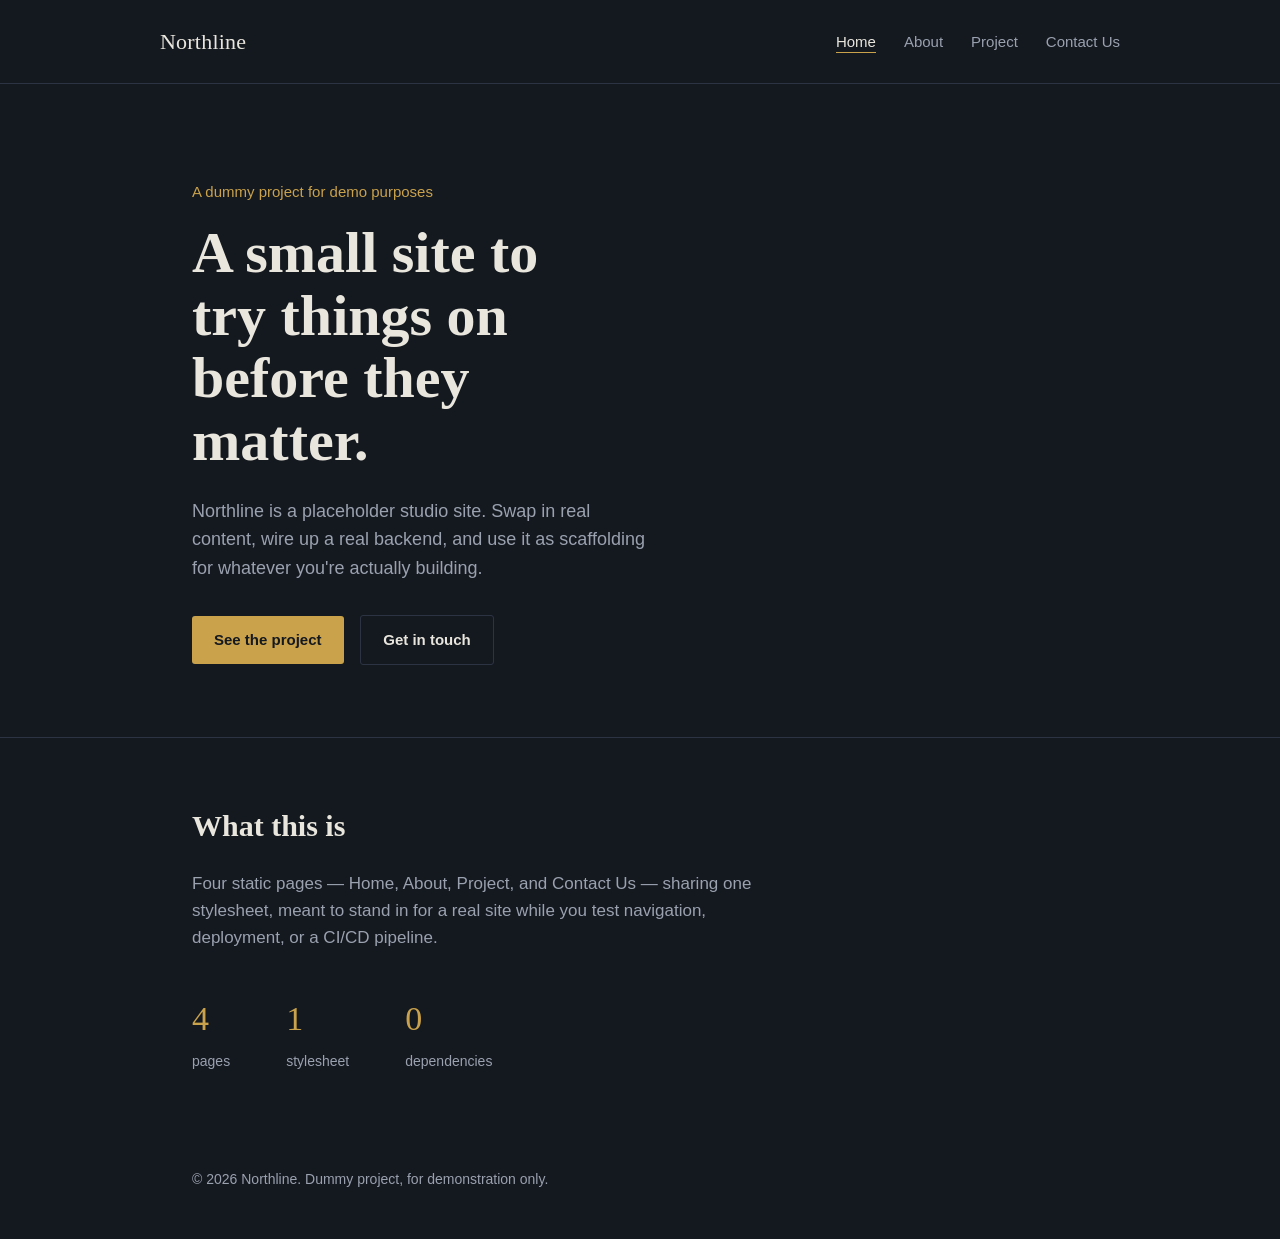
==== index.html @ 6b1aa7c9 "Add new updated CI/CD pipeline" ====
<!DOCTYPE html>
<html lang="en">
<head>
<meta charset="UTF-8">
<meta name="viewport" content="width=device-width, initial-scale=1.0">
<title>Northline Studio — Home</title>
<link rel="stylesheet" href="css/style.css">
</head>
<body>

<header>
  <div class="wrap nav">
    <a class="brand" href="index.html">Northline</a>
    <ul class="nav-links">
      <li><a href="index.html" aria-current="page">Home</a></li>
      <li><a href="about.html">About</a></li>
      <li><a href="project.html">Project</a></li>
      <li><a href="contact.html">Contact Us</a></li>
    </ul>
  </div>
</header>

<section class="hero">
  <div class="wrap">
    <p class="kicker">A dummy project for demo purposes</p>
    <h1>A small site to try things on before they matter.</h1>
    <p>Northline is a placeholder studio site. Swap in real content, wire up a real backend, and use it as scaffolding for whatever you're actually building.</p>
    <a class="btn" href="project.html">See the project</a>
    <a class="btn ghost" href="contact.html">Get in touch</a>
  </div>
</section>

<section class="block">
  <div class="wrap">
    <h2>What this is</h2>
    <p>Four static pages — Home, About, Project, and Contact Us — sharing one stylesheet, meant to stand in for a real site while you test navigation, deployment, or a CI/CD pipeline.</p>
    <div class="stat-row">
      <div class="stat"><div class="num">4</div><div class="label">pages</div></div>
      <div class="stat"><div class="num">1</div><div class="label">stylesheet</div></div>
      <div class="stat"><div class="num">0</div><div class="label">dependencies</div></div>
    </div>
  </div>
</section>

<footer>
  <div class="wrap">© 2026 Northline. Dummy project, for demonstration only.</div>
</footer>

</body>
</html>
---- css/style.css ----
:root {
  --bg: #14181f;
  --surface: #1c222c;
  --line: #2c3444;
  --text: #e9e6dd;
  --muted: #9aa1af;
  --accent: #c9a24b;

  --serif: Georgia, "Iowan Old Style", "Palatino Linotype", serif;
  --sans: -apple-system, "Segoe UI", Inter, Helvetica, Arial, sans-serif;
}

* { box-sizing: border-box; }

html { scroll-behavior: smooth; }

body {
  margin: 0;
  background: var(--bg);
  color: var(--text);
  font-family: var(--sans);
  font-size: 17px;
  line-height: 1.6;
}

a { color: inherit; }

.wrap {
  max-width: 960px;
  margin: 0 auto;
  padding: 0 32px;
}

/* Header */
header {
  border-bottom: 1px solid var(--line);
}

.nav {
  display: flex;
  align-items: center;
  justify-content: space-between;
  padding: 24px 0;
}

.brand {
  font-family: var(--serif);
  font-size: 22px;
  letter-spacing: 0.01em;
  text-decoration: none;
}

.nav-links {
  display: flex;
  gap: 28px;
  list-style: none;
  margin: 0;
  padding: 0;
}

.nav-links a {
  text-decoration: none;
  color: var(--muted);
  font-size: 15px;
  padding-bottom: 2px;
  border-bottom: 1px solid transparent;
  transition: color 0.15s ease, border-color 0.15s ease;
}

.nav-links a:hover,
.nav-links a[aria-current="page"] {
  color: var(--text);
  border-color: var(--accent);
}

/* Hero */
.hero {
  padding: 96px 0 72px;
  border-bottom: 1px solid var(--line);
}

.hero .kicker {
  color: var(--accent);
  font-size: 15px;
  margin: 0 0 18px;
}

.hero h1 {
  font-family: var(--serif);
  font-size: clamp(36px, 6vw, 58px);
  line-height: 1.08;
  margin: 0 0 24px;
  max-width: 14ch;
}

.hero p {
  color: var(--muted);
  max-width: 46ch;
  font-size: 18px;
  margin: 0 0 32px;
}

.btn {
  display: inline-block;
  background: var(--accent);
  color: #14181f;
  text-decoration: none;
  padding: 12px 22px;
  font-size: 15px;
  font-weight: 600;
  border-radius: 3px;
}

.btn.ghost {
  background: transparent;
  color: var(--text);
  border: 1px solid var(--line);
  margin-left: 12px;
}

/* Sections */
section.block {
  padding: 64px 0;
  border-bottom: 1px solid var(--line);
}

section.block:last-of-type { border-bottom: none; }

.block h2 {
  font-family: var(--serif);
  font-size: 30px;
  margin: 0 0 20px;
}

.block p {
  color: var(--muted);
  max-width: 62ch;
}

.stat-row {
  display: flex;
  gap: 56px;
  margin-top: 40px;
  flex-wrap: wrap;
}

.stat .num {
  font-family: var(--serif);
  font-size: 34px;
  color: var(--accent);
}

.stat .label {
  color: var(--muted);
  font-size: 14px;
  margin-top: 4px;
}

/* Project list */
.project-row {
  display: flex;
  justify-content: space-between;
  align-items: baseline;
  gap: 24px;
  padding: 24px 0;
  border-top: 1px solid var(--line);
}

.project-row:last-child { border-bottom: 1px solid var(--line); }

.project-row h3 {
  font-family: var(--serif);
  font-size: 22px;
  margin: 0 0 6px;
}

.project-row p {
  color: var(--muted);
  margin: 0;
  max-width: 48ch;
}

.project-row .year {
  color: var(--muted);
  font-size: 14px;
  white-space: nowrap;
}

/* Contact form */
form {
  max-width: 480px;
  margin-top: 32px;
}

label {
  display: block;
  font-size: 14px;
  color: var(--muted);
  margin: 20px 0 8px;
}

label:first-child { margin-top: 0; }

input, textarea {
  width: 100%;
  background: var(--surface);
  border: 1px solid var(--line);
  color: var(--text);
  padding: 11px 12px;
  font-family: var(--sans);
  font-size: 15px;
  border-radius: 3px;
}

input:focus, textarea:focus, a:focus, button:focus {
  outline: 2px solid var(--accent);
  outline-offset: 2px;
}

textarea { min-height: 120px; resize: vertical; }

button.submit {
  margin-top: 24px;
  background: var(--accent);
  color: #14181f;
  border: none;
  padding: 12px 22px;
  font-size: 15px;
  font-weight: 600;
  border-radius: 3px;
  cursor: pointer;
}

.contact-info {
  display: flex;
  gap: 48px;
  margin-top: 40px;
  flex-wrap: wrap;
}

.contact-info div { color: var(--muted); font-size: 15px; }
.contact-info strong { display: block; color: var(--text); font-weight: 600; margin-bottom: 4px; }

/* Footer */
footer {
  padding: 32px 0 48px;
  color: var(--muted);
  font-size: 14px;
}

@media (max-width: 640px) {
  .nav-links { gap: 16px; }
  .hero { padding: 64px 0 48px; }
  .stat-row { gap: 32px; }
  .project-row { flex-direction: column; }
}
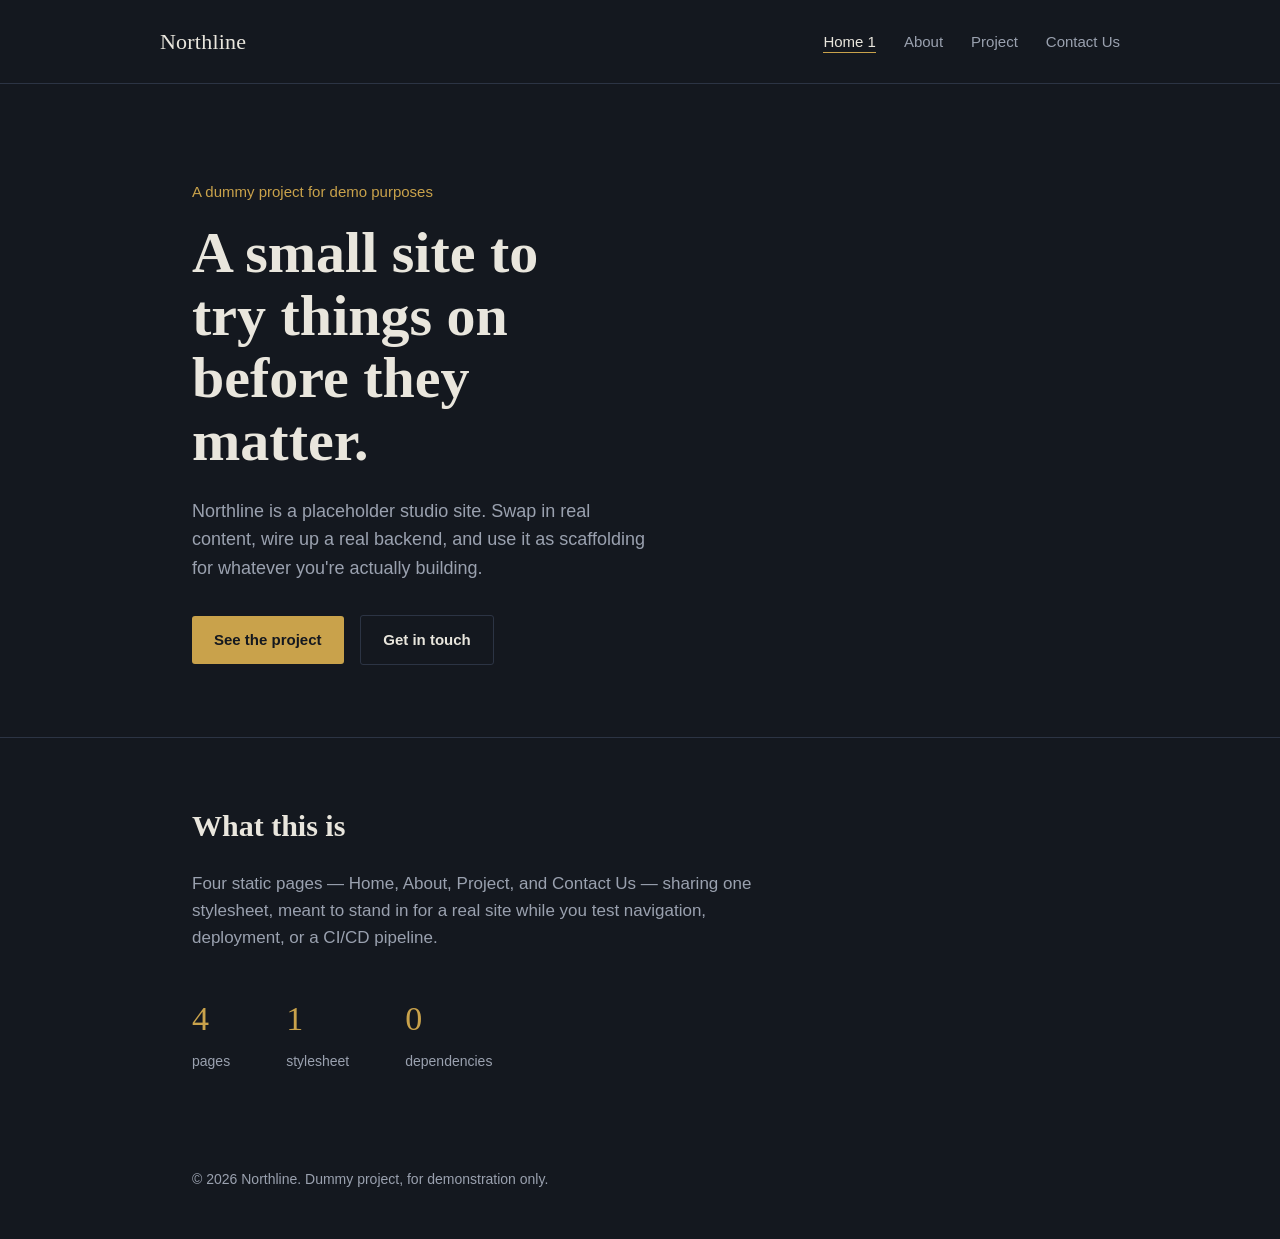
==== commit 26337cc6: "navbar updated1" ====
--- a/index.html
+++ b/index.html
@@ -12,7 +12,7 @@
   <div class="wrap nav">
     <a class="brand" href="index.html">Northline</a>
     <ul class="nav-links">
-      <li><a href="index.html" aria-current="page">Home</a></li>
+      <li><a href="index.html" aria-current="page">Home 1</a></li>
       <li><a href="about.html">About</a></li>
       <li><a href="project.html">Project</a></li>
       <li><a href="contact.html">Contact Us</a></li>
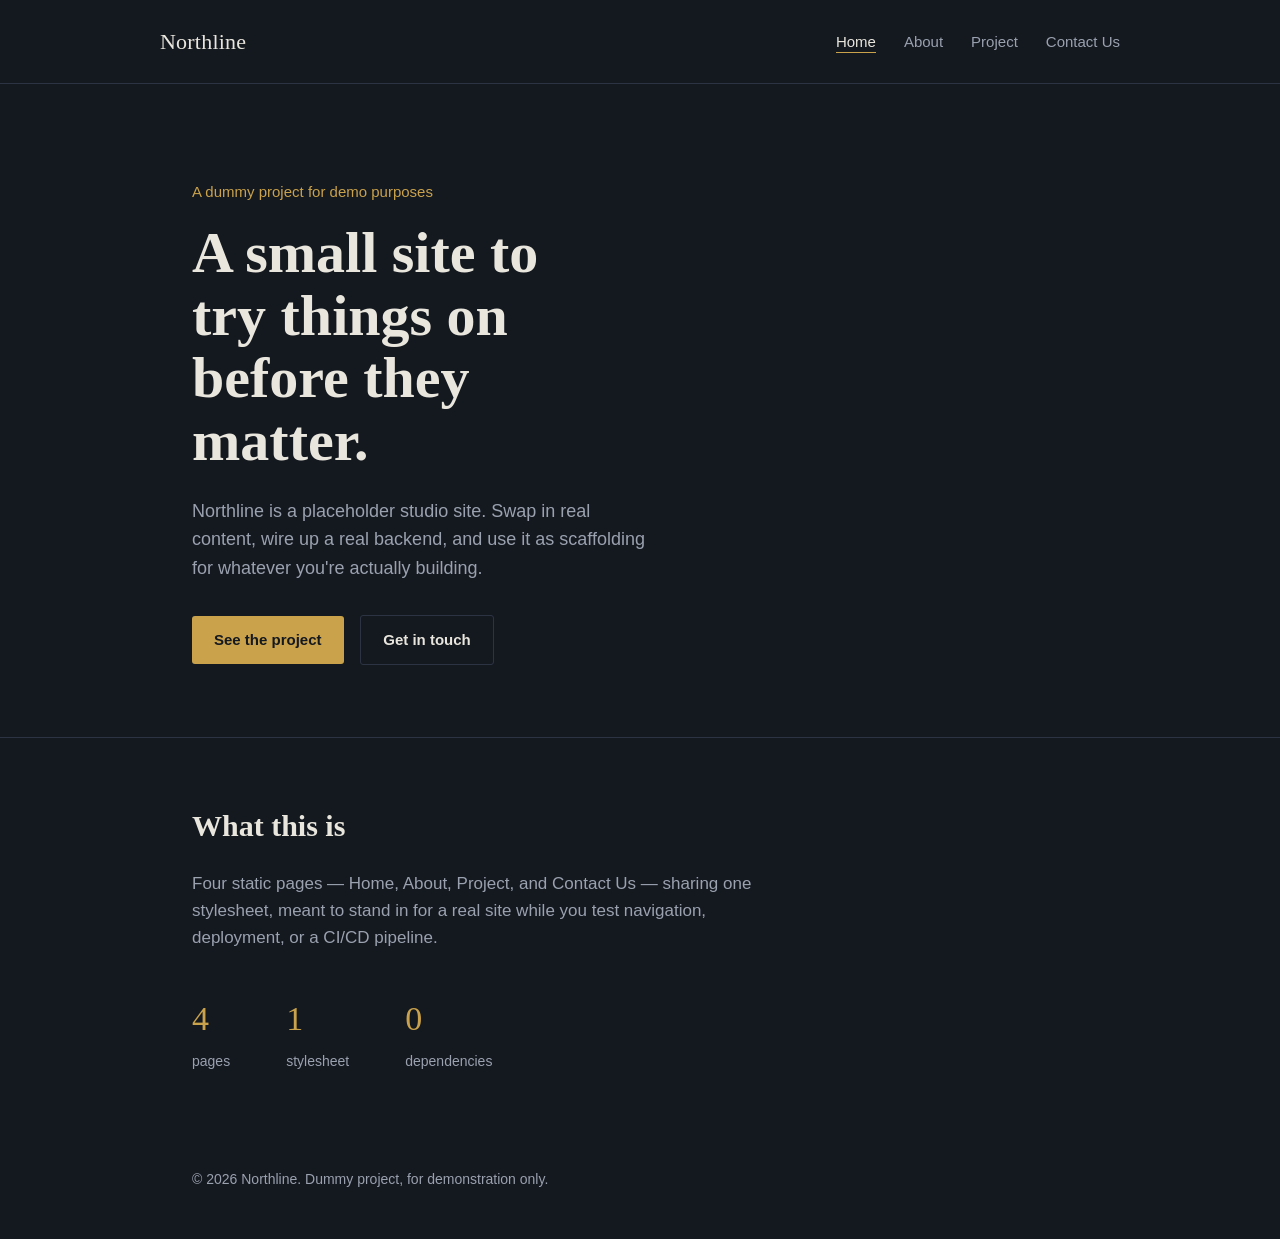
==== commit 6da27aac: "navbar updated2" ====
--- a/index.html
+++ b/index.html
@@ -12,7 +12,7 @@
   <div class="wrap nav">
     <a class="brand" href="index.html">Northline</a>
     <ul class="nav-links">
-      <li><a href="index.html" aria-current="page">Home 1</a></li>
+      <li><a href="index.html" aria-current="page">Home</a></li>
       <li><a href="about.html">About</a></li>
       <li><a href="project.html">Project</a></li>
       <li><a href="contact.html">Contact Us</a></li>
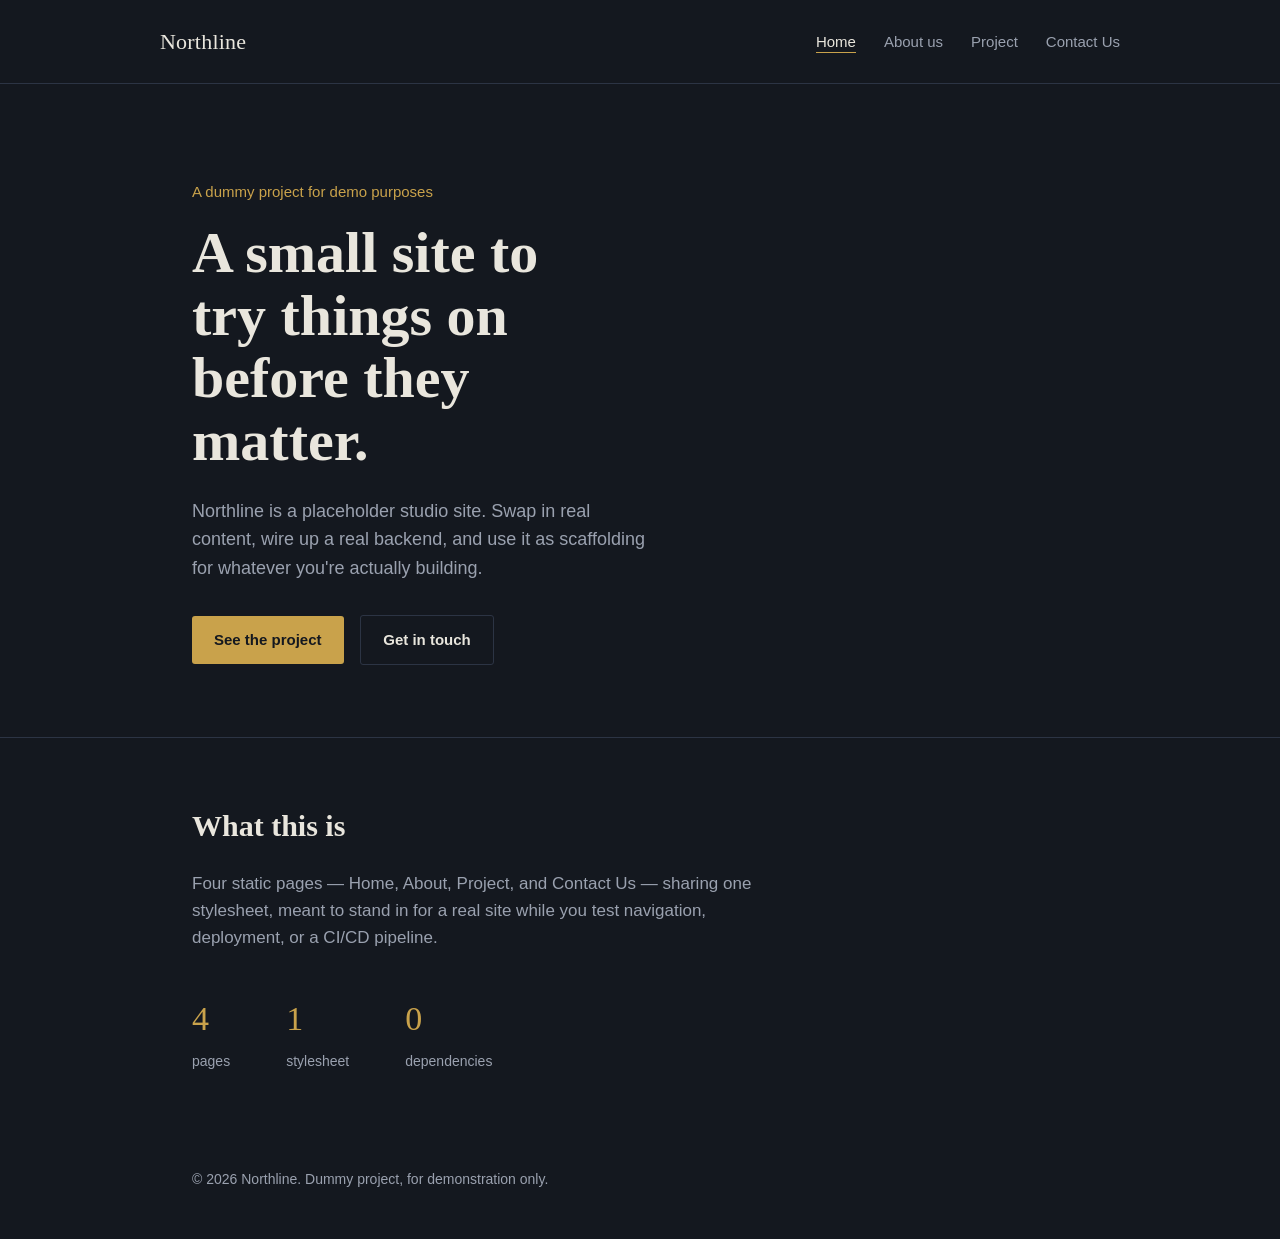
==== commit c12f33a0: "navbar changes 2" ====
--- a/index.html
+++ b/index.html
@@ -13,7 +13,7 @@
     <a class="brand" href="index.html">Northline</a>
     <ul class="nav-links">
       <li><a href="index.html" aria-current="page">Home</a></li>
-      <li><a href="about.html">About</a></li>
+      <li><a href="about.html">About us</a></li>
       <li><a href="project.html">Project</a></li>
       <li><a href="contact.html">Contact Us</a></li>
     </ul>
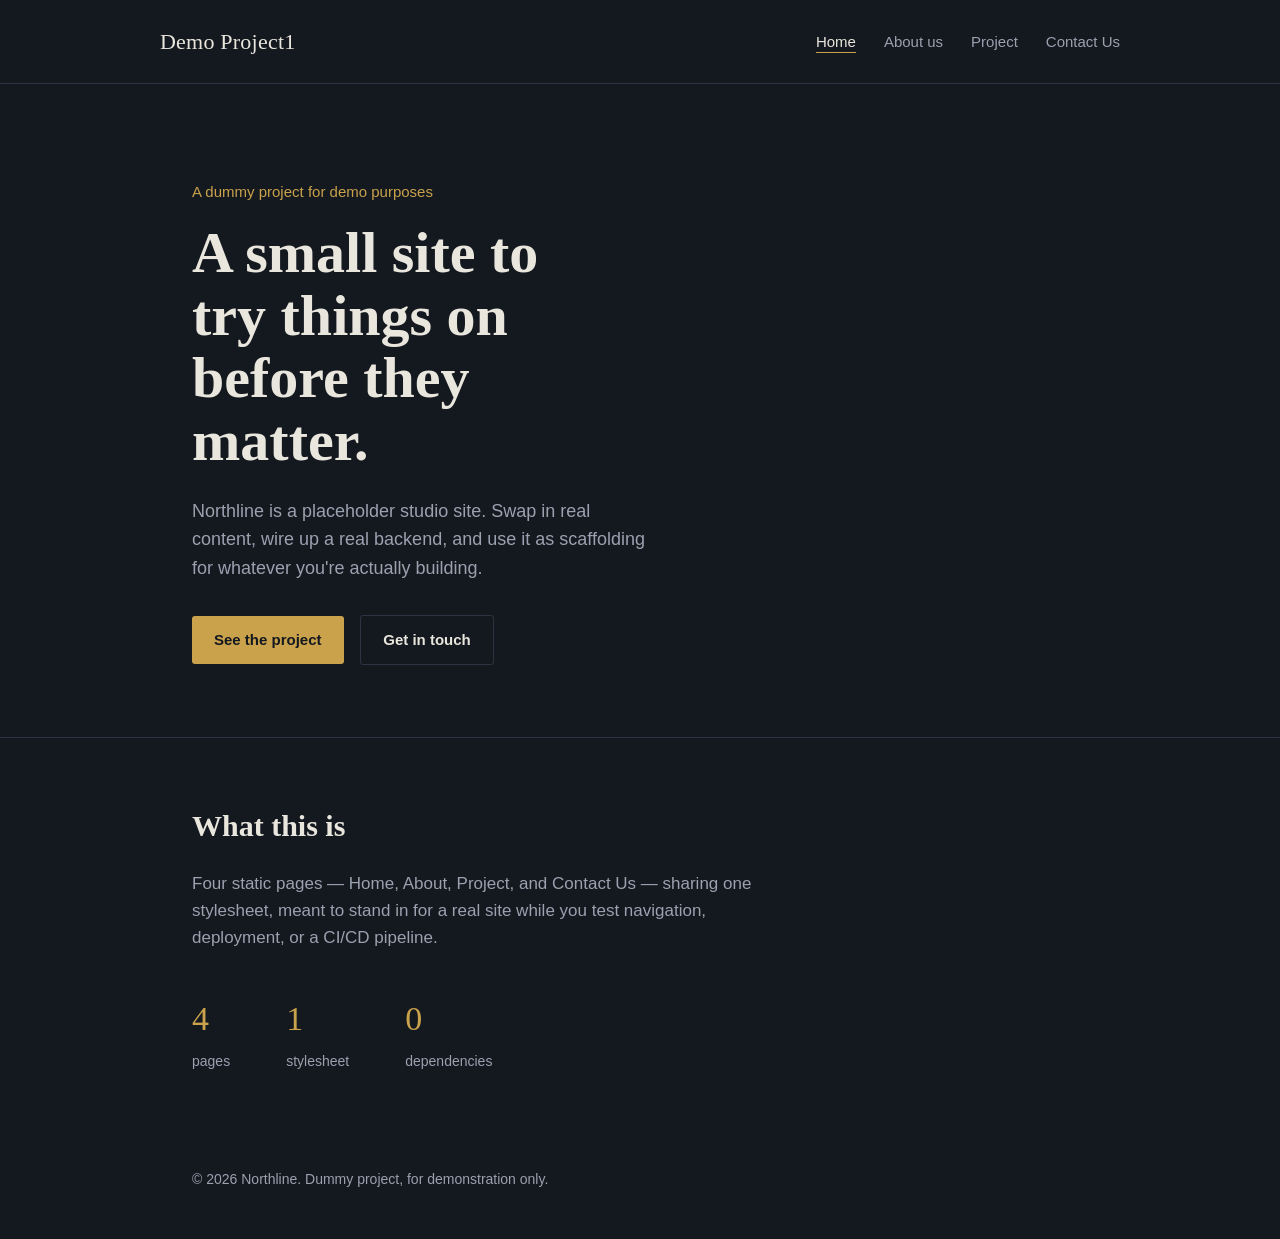
==== commit 5e70aa12: "logo update1" ====
--- a/index.html
+++ b/index.html
@@ -10,7 +10,7 @@
 
 <header>
   <div class="wrap nav">
-    <a class="brand" href="index.html">Northline</a>
+    <a class="brand" href="index.html">Demo Project1</a>
     <ul class="nav-links">
       <li><a href="index.html" aria-current="page">Home</a></li>
       <li><a href="about.html">About us</a></li>
